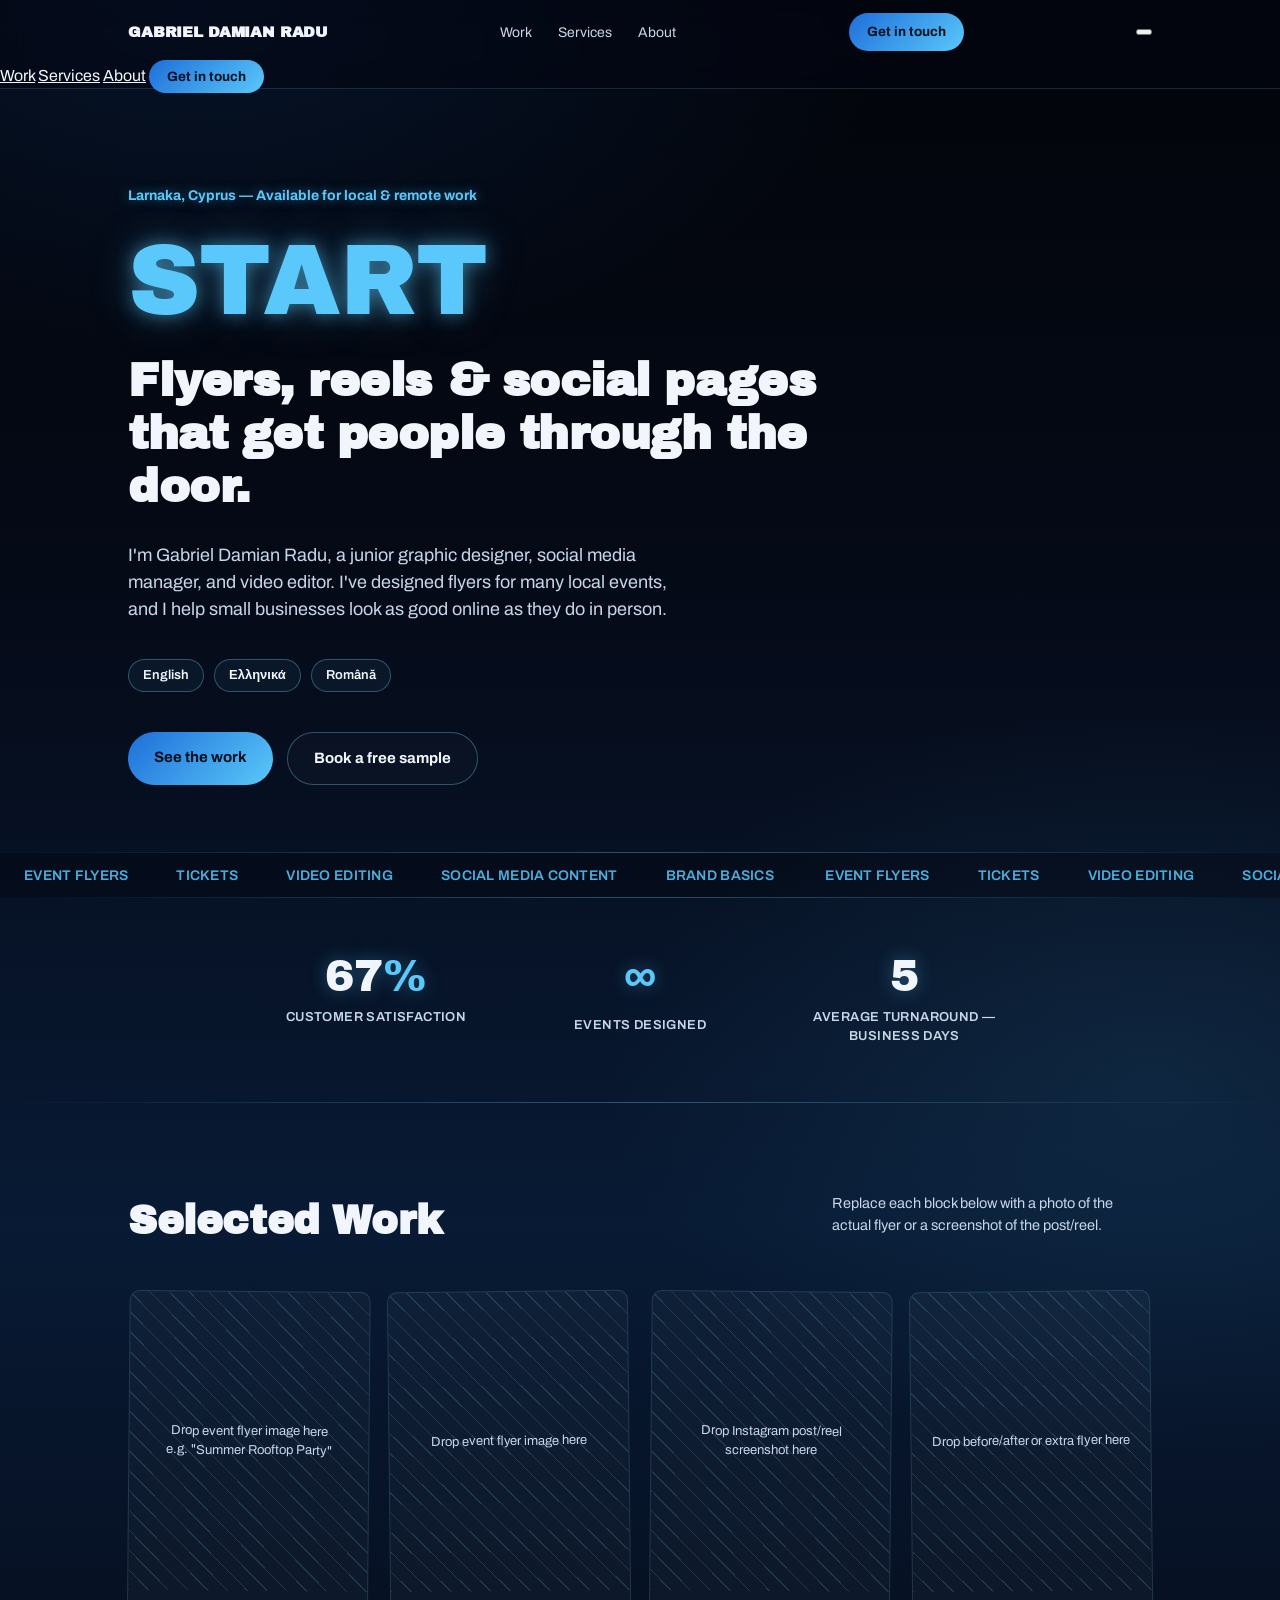
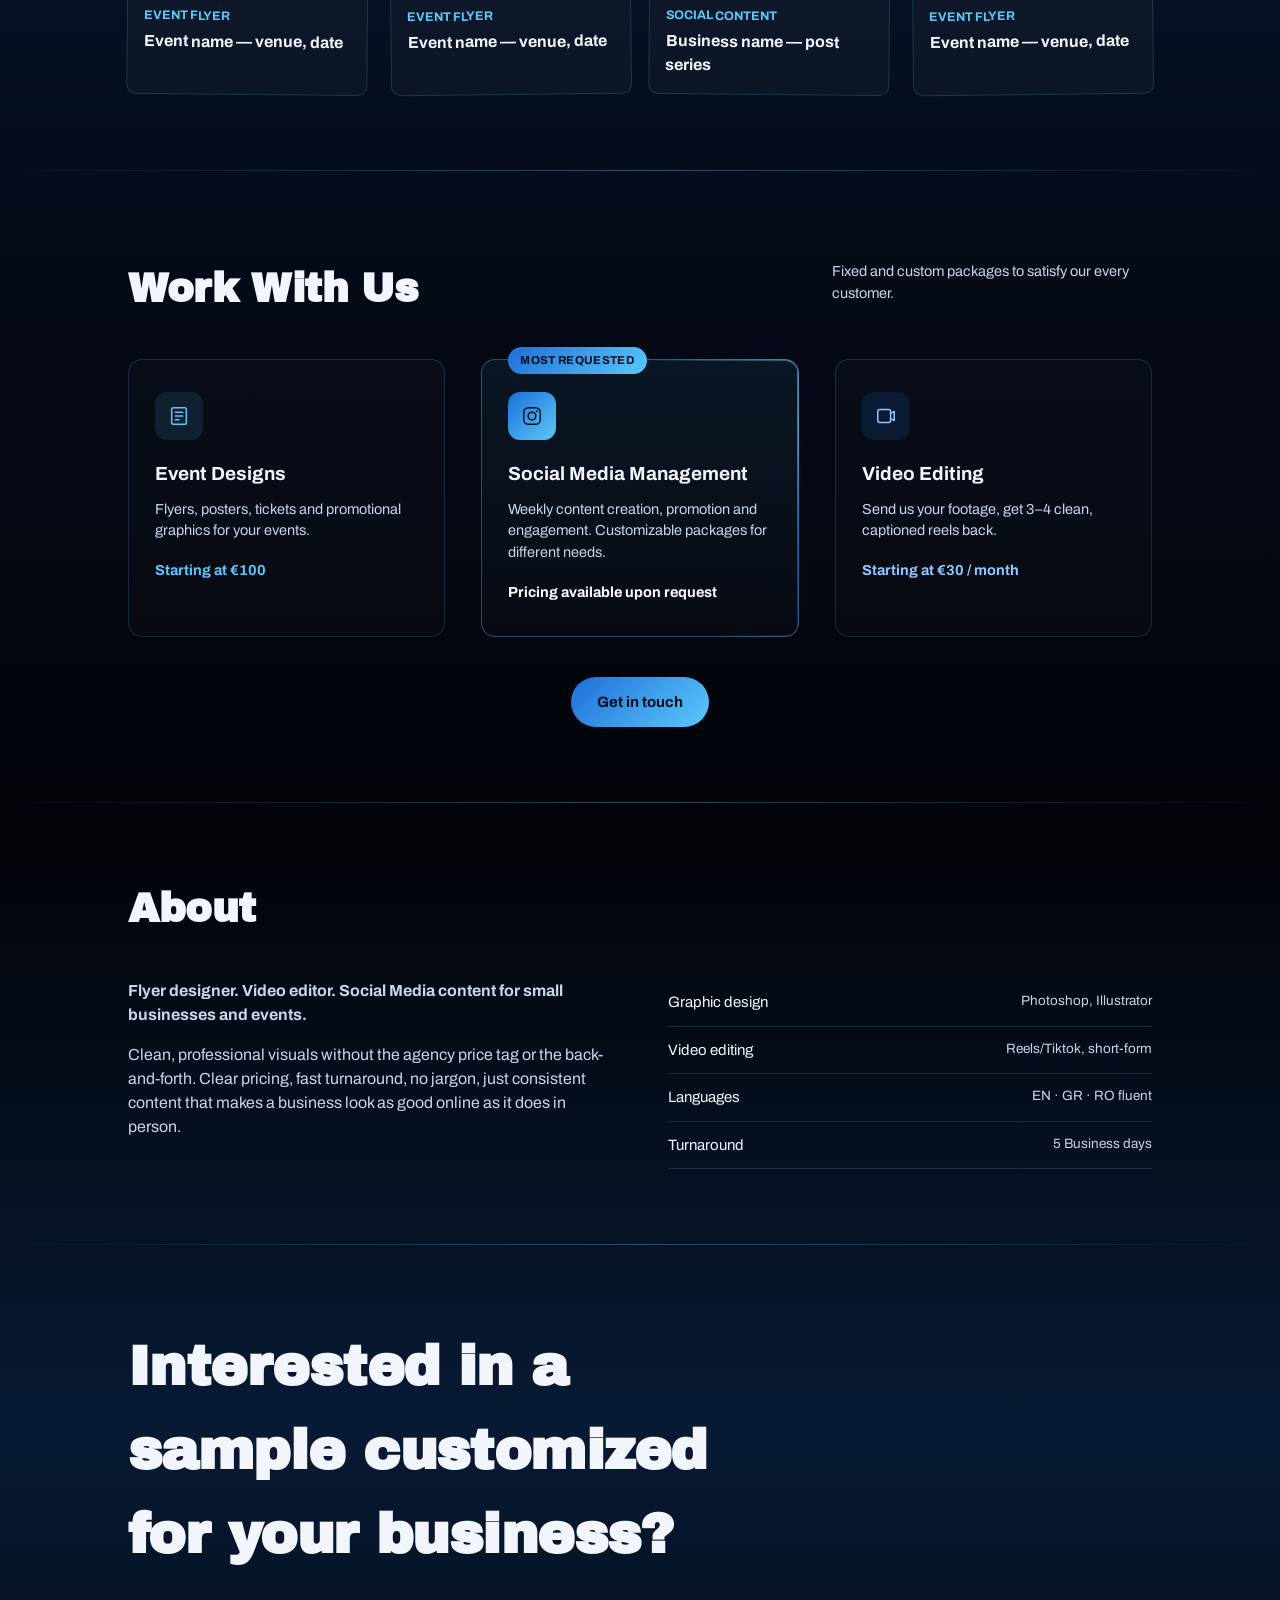
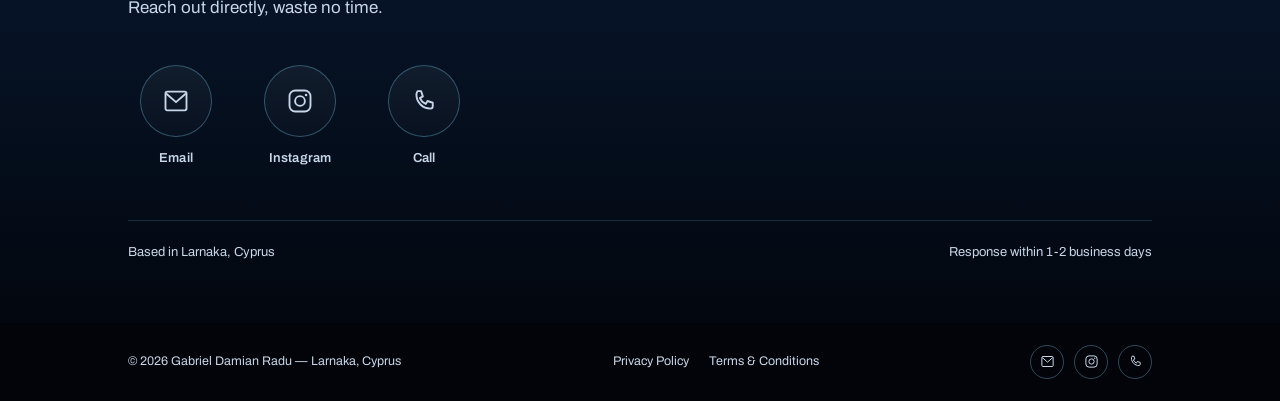
==== index.html @ d4d1756d "Add files via upload" ====
<!DOCTYPE html>
<html lang="en">
<head>
<meta charset="UTF-8">
<meta name="viewport" content="width=device-width, initial-scale=1.0">
<title>Portfolio — Design &amp; Content</title>
<meta name="description" content="Gabriel Damian Radu — flyer design, video editing, and social media content for small businesses and events in Cyprus. English, Greek, and Romanian.">
<meta name="robots" content="index, follow">
<link rel="canonical" href="https://YOUR-USERNAME.github.io/YOUR-REPO/">
<meta name="theme-color" content="#050A17">
<meta property="og:title" content="Gabriel Damian Radu — Design & Content">
<meta property="og:description" content="Flyers, reels, and social content that get people through the door.">
<meta property="og:type" content="website">
<meta property="og:image" content="preview.jpg">
<link rel="icon" type="image/png" href="favicon.png">
<link rel="preconnect" href="https://fonts.googleapis.com">
<link rel="preconnect" href="https://fonts.gstatic.com" crossorigin>
<link href="https://fonts.googleapis.com/css2?family=Archivo+Black&family=Archivo:wght@400;500;600;700&display=swap" rel="stylesheet">
<link rel="stylesheet" href="style.css">
<script type="application/ld+json">
{
  "@context": "https://schema.org",
  "@type": "ProfessionalService",
  "name": "Gabriel Damian Radu — Design & Content",
  "image": "https://YOUR-USERNAME.github.io/YOUR-REPO/preview.jpg",
  "url": "https://YOUR-USERNAME.github.io/YOUR-REPO/",
  "email": "damian@malaka.cy",
  "telephone": "+35796097133",
  "areaServed": "Cyprus",
  "address": {
    "@type": "PostalAddress",
    "addressLocality": "Larnaka",
    "addressCountry": "CY"
  },
  "sameAs": ["https://instagram.com/damian_radu1"],
  "priceRange": "€€"
}
</script>
</head>
<body>

<nav>
  <div class="wrap nav-inner">
    <a class="nav-name display" href="#top">GABRIEL DAMIAN RADU</a>
    <div class="nav-links">
      <a href="#work">Work</a>
      <a href="#services">Services</a>
      <a href="#about">About</a>
    </div>
    <a class="nav-cta" href="#contact">Get in touch</a>
    <button class="nav-toggle" id="navToggle" aria-label="Toggle menu" aria-expanded="false" aria-controls="navMobileMenu">
      <span></span><span></span><span></span>
    </button>
  </div>
  <div class="nav-mobile-menu" id="navMobileMenu">
    <a href="#work">Work</a>
    <a href="#services">Services</a>
    <a href="#about">About</a>
    <a class="nav-cta" href="#contact">Get in touch</a>
  </div>
</nav>

<header class="hero" id="top">
  <div class="wrap">
    <div class="hero-eyebrow">Larnaka, Cyprus — Available for local &amp; remote work</div>
    <div class="cycle-line display"><span class="cycle-word" id="cycleWord">START</span></div>
    <h1 class="hero-title display">Flyers, reels &amp; social pages that get people through the door.</h1>
    <p class="hero-sub">I'm Gabriel Damian Radu, a junior graphic designer, social media manager, and video editor. I've designed flyers for many local events, and I help small businesses look as good online as they do in person.</p>
    <div class="hero-langs">
      <span class="lang-pill">English</span>
      <span class="lang-pill">Ελληνικά</span>
      <span class="lang-pill">Română</span>
    </div>
    <div class="hero-actions">
      <a class="btn-primary" href="#work">See the work</a>
      <a class="btn-secondary" href="#contact">Book a free sample</a>
    </div>
  </div>
</header>

<div class="strip">
  <div class="strip-track">
    <span>EVENT FLYERS</span><span>TICKETS</span><span>VIDEO EDITING</span><span>SOCIAL MEDIA CONTENT</span><span>BRAND BASICS</span>
    <span>EVENT FLYERS</span><span>TICKETS</span><span>VIDEO EDITING</span><span>SOCIAL MEDIA CONTENT</span><span>BRAND BASICS</span>
    <span>EVENT FLYERS</span><span>TICKETS</span><span>VIDEO EDITING</span><span>SOCIAL MEDIA CONTENT</span><span>BRAND BASICS</span>
    <span>EVENT FLYERS</span><span>TICKETS</span><span>VIDEO EDITING</span><span>SOCIAL MEDIA CONTENT</span><span>BRAND BASICS</span>
  </div>
</div>

<section id="stats">
  <div class="wrap">
    <div class="stats-grid">
      <div class="stat">
        <div class="stat-value"><span class="count-up" data-target="100">0</span><span class="stat-unit">%</span></div>
        <div class="stat-label">Customer Satisfaction</div>
      </div>
      <div class="stat">
        <div class="stat-value stat-infinity">∞</div>
        <div class="stat-label">Events Designed</div>
      </div>
      <div class="stat">
        <div class="stat-value">5</div>
        <div class="stat-label">Average Turnaround — Business Days</div>
      </div>
    </div>
  </div>
</section>

<section id="work">
  <div class="wrap">
    <div class="section-head">
      <h2 class="section-title display">Selected Work</h2>
      <p class="section-note">Replace each block below with a photo of the actual flyer or a screenshot of the post/reel.</p>
    </div>
    <div class="work-grid">
      <div class="work-card">
        <div class="work-thumb">Drop event flyer image here<br>e.g. "Summer Rooftop Party"</div>
        <div class="work-meta"><div class="role">EVENT FLYER</div><div class="title">Event name — venue, date</div></div>
      </div>
      <div class="work-card">
        <div class="work-thumb">Drop event flyer image here</div>
        <div class="work-meta"><div class="role">EVENT FLYER</div><div class="title">Event name — venue, date</div></div>
      </div>
      <div class="work-card">
        <div class="work-thumb">Drop Instagram post/reel screenshot here</div>
        <div class="work-meta"><div class="role">SOCIAL CONTENT</div><div class="title">Business name — post series</div></div>
      </div>
      <div class="work-card">
        <div class="work-thumb">Drop before/after or extra flyer here</div>
        <div class="work-meta"><div class="role">EVENT FLYER</div><div class="title">Event name — venue, date</div></div>
      </div>
    </div>
  </div>
</section>

<section id="services">
  <div class="wrap">
    <div class="section-head">
      <h2 class="section-title display">Work With Us</h2>
      <p class="section-note">Fixed and custom packages to satisfy our every customer.</p>
    </div>
    <div class="services">
      <div class="service service-flyer">
        <div class="service-icon">
          <svg viewBox="0 0 24 24" fill="none" xmlns="http://www.w3.org/2000/svg"><rect x="4" y="3" width="16" height="18" rx="2" stroke="currentColor" stroke-width="1.6"/><path d="M8 8H16" stroke="currentColor" stroke-width="1.6" stroke-linecap="round"/><path d="M8 12H16" stroke="currentColor" stroke-width="1.6" stroke-linecap="round"/><path d="M8 16H12" stroke="currentColor" stroke-width="1.6" stroke-linecap="round"/></svg>
        </div>
        <h3>Event Designs</h3>
        <p>Flyers, posters, tickets and promotional graphics for your events.</p>
        <div class="price">Starting at €100</div>
      </div>
      <div class="service service-social">
        <div class="service-badge">Most requested</div>
        <div class="service-icon">
          <svg viewBox="0 0 24 24" fill="none" xmlns="http://www.w3.org/2000/svg"><rect x="3" y="3" width="18" height="18" rx="5" stroke="currentColor" stroke-width="1.6"/><circle cx="12" cy="12" r="4.2" stroke="currentColor" stroke-width="1.6"/><circle cx="17.2" cy="6.8" r="1.1" fill="currentColor"/></svg>
        </div>
        <h3>Social Media Management</h3>
        <p>Weekly content creation, promotion and engagement. Customizable packages for different needs.</p>
        <div class="price">Pricing available upon request</div>
      </div>
      <div class="service service-video">
        <div class="service-icon">
          <svg viewBox="0 0 24 24" fill="none" xmlns="http://www.w3.org/2000/svg"><rect x="3" y="5" width="14" height="14" rx="2" stroke="currentColor" stroke-width="1.6"/><path d="M17 9.5L21 7V17L17 14.5" stroke="currentColor" stroke-width="1.6" stroke-linejoin="round"/></svg>
        </div>
        <h3>Video Editing</h3>
        <p>Send us your footage, get 3–4 clean, captioned reels back.</p>
        <div class="price">Starting at €30 / month</div>
      </div>
    </div>
    <div class="services-cta">
      <a class="btn-primary" href="#contact">Get in touch</a>
    </div>
  </div>
</section>

<section id="about">
  <div class="wrap">
    <div class="section-head">
      <h2 class="section-title display">About</h2>
    </div>
    <div class="about-grid">
      <div>
        <p><strong>Flyer designer. Video editor. Social Media content for small businesses and events.</strong></p>
        <p>Clean, professional visuals without the agency price tag or the back-and-forth. Clear pricing, fast turnaround, no jargon, just consistent content that makes a business look as good online as it does in person.</p>
      </div>
      <ul class="skills-list">
        <li><span>Graphic design</span><span>Photoshop, Illustrator</span></li>
        <li><span>Video editing</span><span>Reels/Tiktok, short-form</span></li>
        <li><span>Languages</span><span>EN · GR · RO fluent</span></li>
        <li><span>Turnaround</span><span>5 Business days</span></li>
      </ul>
    </div>
  </div>
</section>

<footer class="contact" id="contact">
  <div class="wrap">
    <h2 class="display">Interested in a sample customized for your business?</h2>
    <p class="contact-lead">Reach out directly, waste no time.</p>
    <div class="contact-row">
      <a class="icon-btn" href="mailto:damian@malaka.cy" aria-label="Email">
        <span class="icon-btn-circle">
          <svg viewBox="0 0 24 24" fill="none" xmlns="http://www.w3.org/2000/svg"><path d="M3 5.5C3 4.67157 3.67157 4 4.5 4H19.5C20.3284 4 21 4.67157 21 5.5V18.5C21 19.3284 20.3284 20 19.5 20H4.5C3.67157 20 3 19.3284 3 18.5V5.5Z" stroke="currentColor" stroke-width="1.6"/><path d="M4 6L12 13L20 6" stroke="currentColor" stroke-width="1.6" stroke-linecap="round" stroke-linejoin="round"/></svg>
        </span>
        <span class="icon-btn-label">Email</span>
      </a>
      <a class="icon-btn" href="https://instagram.com/damian_radu1" target="_blank" rel="noopener" aria-label="Instagram">
        <span class="icon-btn-circle">
          <svg viewBox="0 0 24 24" fill="none" xmlns="http://www.w3.org/2000/svg"><rect x="3" y="3" width="18" height="18" rx="5" stroke="currentColor" stroke-width="1.6"/><circle cx="12" cy="12" r="4.2" stroke="currentColor" stroke-width="1.6"/><circle cx="17.2" cy="6.8" r="1.1" fill="currentColor"/></svg>
        </span>
        <span class="icon-btn-label">Instagram</span>
      </a>
      <a class="icon-btn" href="tel:+35796097133" aria-label="Phone">
        <span class="icon-btn-circle">
          <svg viewBox="0 0 24 24" fill="none" xmlns="http://www.w3.org/2000/svg"><path d="M6.5 3.5H9.5L11 8L8.5 9.5C9.4 11.6 11.4 13.6 13.5 14.5L15 12L19.5 13.5V16.5C19.5 17.6 18.6 18.5 17.5 18.5C10.9 18.5 5.5 13.1 5.5 6.5C5.5 5.4 6.4 3.5 6.5 3.5Z" stroke="currentColor" stroke-width="1.6" stroke-linejoin="round"/></svg>
        </span>
        <span class="icon-btn-label">Call</span>
      </a>
    </div>
    <div class="contact-foot">
      <span>Based in Larnaka, Cyprus</span>
      <span>Response within 1-2 business days</span>
    </div>
  </div>
</footer>

<div class="site-footer">
  <div class="wrap site-footer-inner">
    <span class="site-footer-copy">© 2026 Gabriel Damian Radu — Larnaka, Cyprus</span>
    <div class="site-footer-links">
      <a href="privacy.html">Privacy Policy</a>
      <a href="terms.html">Terms &amp; Conditions</a>
    </div>
    <div class="site-footer-icons">
      <a class="footer-icon" href="mailto:damian@malaka.cy" aria-label="Email">
        <svg viewBox="0 0 24 24" fill="none" xmlns="http://www.w3.org/2000/svg"><path d="M3 5.5C3 4.67157 3.67157 4 4.5 4H19.5C20.3284 4 21 4.67157 21 5.5V18.5C21 19.3284 20.3284 20 19.5 20H4.5C3.67157 20 3 19.3284 3 18.5V5.5Z" stroke="currentColor" stroke-width="1.6"/><path d="M4 6L12 13L20 6" stroke="currentColor" stroke-width="1.6" stroke-linecap="round" stroke-linejoin="round"/></svg>
      </a>
      <a class="footer-icon" href="https://instagram.com/damian_radu1" target="_blank" rel="noopener" aria-label="Instagram">
        <svg viewBox="0 0 24 24" fill="none" xmlns="http://www.w3.org/2000/svg"><rect x="3" y="3" width="18" height="18" rx="5" stroke="currentColor" stroke-width="1.6"/><circle cx="12" cy="12" r="4.2" stroke="currentColor" stroke-width="1.6"/><circle cx="17.2" cy="6.8" r="1.1" fill="currentColor"/></svg>
      </a>
      <a class="footer-icon" href="tel:+35796097133" aria-label="Phone">
        <svg viewBox="0 0 24 24" fill="none" xmlns="http://www.w3.org/2000/svg"><path d="M6.5 3.5H9.5L11 8L8.5 9.5C9.4 11.6 11.4 13.6 13.5 14.5L15 12L19.5 13.5V16.5C19.5 17.6 18.6 18.5 17.5 18.5C10.9 18.5 5.5 13.1 5.5 6.5C5.5 5.4 6.4 3.5 6.5 3.5Z" stroke="currentColor" stroke-width="1.6" stroke-linejoin="round"/></svg>
      </a>
    </div>
  </div>
</div>

<script src="script.js"></script>
</body>
</html>
---- style.css ----
:root{
    --ink0:#020409;
    --ink1:#050A17;
    --navy:#081A34;
    --blue:#0F3B7C;
    --blue-mid:#1E6FD9;
    --sky:#5AC8FA;
    --glow:#7FD8FF;
    --paper:#F2F6FC;
    --paper-dim:#C7D6E8;
    --line: rgba(127,216,255,0.16);
    --line-strong: rgba(127,216,255,0.32);
  }
  *{box-sizing:border-box;}
  html{scroll-behavior:smooth;}
  body{
    margin:0;
    color:var(--paper);
    font-family:'Archivo', sans-serif;
    line-height:1.5;
    -webkit-font-smoothing:antialiased;
    background:
      radial-gradient(1200px 600px at 15% 0%, rgba(20,76,156,0.22), transparent 60%),
      radial-gradient(1000px 700px at 90% 30%, rgba(90,200,250,0.09), transparent 55%),
      linear-gradient(180deg,
        var(--ink0) 0%,
        var(--ink1) 16%,
        var(--navy) 34%,
        var(--ink1) 52%,
        var(--ink0) 68%,
        var(--navy) 84%,
        var(--ink0) 100%);
    background-attachment:scroll;
  }
  .display{
    font-family:'Archivo Black', sans-serif;
    letter-spacing:-0.01em;
  }
  a{color:inherit;}
  .wrap{
    max-width:1080px;
    margin:0 auto;
    padding:0 28px;
  }

  /* ---------- NAV ---------- */
  nav{
    position:sticky; top:0; z-index:50;
    background:rgba(4,7,19,0.55);
    backdrop-filter:blur(14px);
    -webkit-backdrop-filter:blur(14px);
    border-bottom:1px solid var(--line);
  }
  nav .wrap{
    display:flex; align-items:center; justify-content:space-between;
    height:64px;
  }
  .nav-name{ font-size:15px; font-weight:700; text-decoration:none; color:var(--paper); }
  .nav-links{ display:flex; gap:26px; font-size:14px; }
  .nav-links a{ text-decoration:none; color:var(--paper-dim); transition:color .25s ease; }
  .nav-links a:hover{ color:var(--sky); }
  .nav-cta{
    background:linear-gradient(135deg, var(--blue-mid), var(--sky));
    color:#04101F;
    padding:9px 18px; border-radius:999px;
    font-size:13.5px; font-weight:700; text-decoration:none;
    box-shadow:0 0 0 rgba(127,216,255,0);
    transition:box-shadow .3s ease, transform .25s ease;
  }
  .nav-cta:hover{
    box-shadow:0 0 24px rgba(127,216,255,0.55);
    transform:translateY(-1px);
  }

  /* ---------- HERO ---------- */
  header.hero{
    padding:96px 0 68px;
    overflow:hidden;
  }
  header.hero,
  .strip,
  section{
    position:relative;
  }
  header.hero::after,
  .strip::after,
  section::after{
    content:"";
    position:absolute;
    left:0; right:0; bottom:0;
    height:1px;
    background:linear-gradient(90deg,
      transparent 0%,
      var(--line-strong) 50%,
      transparent 100%);
    pointer-events:none;
  }
  .hero-eyebrow{
    font-size:14px; color:var(--sky); font-weight:700; margin-bottom:22px;
    text-shadow:0 0 12px rgba(90,200,250,0.5);
  }

  /* word cycle animation */
  .cycle-line{
    font-size:clamp(48px, 9vw, 100px);
    line-height:0.98;
    margin:0 0 22px;
    min-height:1.05em;
    display:flex;
    align-items:center;
  }
  .cycle-word{
    display:inline-block;
    opacity:1;
    transform:translateY(0px) scale(1);
    transition:opacity .8s ease, transform .8s ease, text-shadow .8s ease, color .8s ease;
    color:var(--sky);
    text-shadow:0 0 18px rgba(90,200,250,0.55), 0 0 46px rgba(90,200,250,0.25);
  }
  .cycle-word.swap-out{
    opacity:0;
    transform:translateY(-14px) scale(0.96);
  }

  h1.hero-title{
    font-size:clamp(30px, 4.6vw, 46px);
    line-height:1.15;
    margin:0 0 28px;
    max-width:760px;
    color:var(--paper);
  }
  .hero-sub{
    max-width:560px;
    font-size:18px;
    color:var(--paper-dim);
    margin-bottom:36px;
  }
  .hero-langs{
    display:flex; gap:10px; flex-wrap:wrap; margin-bottom:40px;
  }
  .lang-pill{
    border:1px solid var(--line-strong);
    background:rgba(90,200,250,0.06);
    padding:6px 14px;
    border-radius:999px;
    font-size:13px;
    font-weight:600;
    color:var(--paper);
  }
  .hero-actions{ display:flex; gap:14px; flex-wrap:wrap; }

  .btn-primary, .btn-secondary{
    position:relative;
    padding:14px 26px; border-radius:999px;
    text-decoration:none; font-weight:700; font-size:15px;
    display:inline-block;
    transition:transform .25s ease, box-shadow .35s ease, background .35s ease, border-color .35s ease;
    overflow:hidden;
  }
  .btn-primary{
    background:linear-gradient(135deg, var(--blue-mid), var(--sky));
    color:#04101F;
    box-shadow:0 0 0 rgba(90,200,250,0);
  }
  .btn-primary:hover{
    transform:translateY(-2px);
    box-shadow:0 6px 30px rgba(90,200,250,0.55);
  }
  .btn-primary:active{ transform:translateY(0px) scale(0.98); }
  .btn-secondary{
    border:1px solid var(--line-strong);
    color:var(--paper);
    background:rgba(255,255,255,0.02);
  }
  .btn-secondary:hover{
    border-color:var(--sky);
    color:var(--sky);
    box-shadow:0 0 24px rgba(90,200,250,0.28);
    transform:translateY(-2px);
  }

  /* ---------- MARQUEE STRIP ---------- */
  .strip{
    background:rgba(4,7,19,0.45);
    overflow:hidden;
    white-space:nowrap;
  }
  .strip-track{
    display:inline-block;
    padding:12px 0;
    font-size:14px;
    font-weight:600;
    letter-spacing:0.02em;
    animation:scroll 22s linear infinite;
  }
  .strip-track span{ margin:0 24px; color:var(--sky); opacity:0.85; }
  @keyframes scroll{
    0%{ transform:translateX(0); }
    100%{ transform:translateX(-25%); }
  }
  @media (prefers-reduced-motion: reduce){
    .strip-track{ animation:none; }
    .cycle-word{ transition:none; }
  }

  /* ---------- SECTION HEADS ---------- */
  section{ padding:76px 0; }
  .section-head{
    display:flex; justify-content:space-between; align-items:flex-end;
    margin-bottom:40px; gap:20px; flex-wrap:wrap;
  }
  h2.section-title{
    font-size:clamp(28px, 4vw, 40px);
    margin:0;
    color:var(--paper);
  }
  .section-note{
    max-width:320px; color:var(--paper-dim); font-size:14.5px;
  }

  /* ---------- WORK GRID ---------- */
  .work-grid{
    display:grid;
    grid-template-columns:repeat(auto-fit, minmax(240px,1fr));
    gap:20px;
  }
  .work-card{
    background:rgba(255,255,255,0.03);
    border:1px solid var(--line);
    border-radius:10px;
    overflow:hidden;
    transition:transform 0.3s ease, box-shadow .3s ease, border-color .3s ease;
  }
  .work-card:nth-child(even){ transform:rotate(-0.6deg); }
  .work-card:nth-child(odd){ transform:rotate(0.5deg); }
  .work-card:hover{
    transform:rotate(0deg) translateY(-5px);
    border-color:var(--line-strong);
    box-shadow:0 14px 40px rgba(20,76,156,0.35);
  }
  .work-thumb{
    aspect-ratio:4/5;
    background:
      repeating-linear-gradient(45deg, var(--line), var(--line) 1px, transparent 1px, transparent 14px);
    display:flex; align-items:center; justify-content:center;
    text-align:center; padding:20px;
    color:var(--paper-dim); font-size:13px;
  }
  .work-meta{ padding:16px; }
  .work-meta .role{ font-size:12.5px; color:var(--sky); font-weight:700; margin-bottom:4px; }
  .work-meta .title{ font-size:16px; font-weight:700; color:var(--paper); }

  /* ---------- SERVICES ---------- */
  .services{
    display:grid;
    grid-template-columns:repeat(auto-fit, minmax(260px,1fr));
    gap:36px;
  }
  .service{
    position:relative;
    border-radius:14px;
    padding:32px 26px;
    background:rgba(255,255,255,0.02);
    border:1px solid var(--line);
    transition:transform .3s ease, border-color .3s ease, box-shadow .3s ease;
    isolation:isolate;
  }
  .service::before{
    content:"";
    position:absolute;
    inset:-1px;
    border-radius:15px;
    padding:1.5px;
    background:conic-gradient(from 0deg,
      transparent 0%,
      var(--sky) 12%,
      transparent 28%,
      transparent 100%);
    -webkit-mask:
      linear-gradient(#000 0 0) content-box,
      linear-gradient(#000 0 0);
    -webkit-mask-composite: xor;
            mask-composite: exclude;
    opacity:0;
    transition:opacity .4s ease;
    animation:borderTrail 4.5s linear infinite;
    z-index:-1;
    pointer-events:none;
  }
  .service:hover::before{
    opacity:1;
  }
  .service-flyer::before{
    background:conic-gradient(from 0deg, transparent 0%, var(--sky) 12%, transparent 28%, transparent 100%);
  }
  .service-video::before{
    background:conic-gradient(from 0deg, transparent 0%, #8FC7FF 12%, transparent 28%, transparent 100%);
  }
  .service-social::before{
    background:conic-gradient(from 0deg, transparent 0%, var(--sky) 18%, var(--blue-mid) 30%, transparent 42%, transparent 100%);
    opacity:0.6;
  }
  .service-social:hover::before{
    opacity:1;
  }
  @keyframes borderTrail{
    to{ transform:rotate(360deg); }
  }
  .service:hover{
    transform:translateY(-6px);
  }
  .service-icon{
    display:flex; align-items:center; justify-content:center;
    width:48px; height:48px;
    border-radius:12px;
    margin-bottom:20px;
  }
  .service-icon svg{ width:22px; height:22px; }
  .service h3{ font-size:19px; margin:0 0 10px; color:var(--paper); }
  .service p{ font-size:14.5px; color:var(--paper-dim); margin:0 0 18px; }
  .service .price{ font-weight:700; font-size:14.5px; }

  .service-flyer .service-icon{
    background:rgba(90,200,250,0.1);
    color:var(--sky);
  }
  .service-flyer:hover{
    border-color:rgba(90,200,250,0.4);
    box-shadow:0 14px 36px rgba(90,200,250,0.15);
  }
  .service-flyer .price{ color:var(--sky); }

  .service-video .service-icon{
    background:rgba(30,111,217,0.14);
    color:#8FC7FF;
  }
  .service-video:hover{
    border-color:rgba(30,111,217,0.5);
    box-shadow:0 14px 36px rgba(30,111,217,0.18);
  }
  .service-video .price{ color:#8FC7FF; }

  .service-social{
    background:linear-gradient(180deg, rgba(90,200,250,0.07), rgba(255,255,255,0.02));
    border:1px solid var(--line-strong);
  }
  .service-social .service-icon{
    background:linear-gradient(135deg, var(--blue-mid), var(--sky));
    color:#04101F;
  }
  .service-social:hover{
    border-color:var(--sky);
    box-shadow:0 18px 44px rgba(90,200,250,0.28);
  }
  .service-social .price{ color:#FFFFFF; }
  .service-badge{
    position:absolute;
    top:-13px; left:26px;
    background:linear-gradient(135deg, var(--blue-mid), var(--sky));
    color:#04101F;
    font-size:11.5px;
    font-weight:700;
    letter-spacing:0.03em;
    text-transform:uppercase;
    padding:5px 12px;
    border-radius:999px;
  }

  .services-cta{
    display:flex;
    justify-content:center;
    margin-top:40px;
  }

  /* ---------- STATS ---------- */
  #stats{ padding:56px 0; }
  .stats-grid{
    display:grid;
    grid-template-columns:repeat(3, 1fr);
    gap:32px;
    text-align:center;
    max-width:760px;
    margin:0 auto;
  }
  .stat-value{
    font-family:'Archivo Black', sans-serif;
    font-size:clamp(30px, 4vw, 44px);
    color:var(--paper);
    text-shadow:0 0 18px rgba(90,200,250,0.35);
    line-height:1;
    margin-bottom:10px;
  }
  .stat-infinity{
    font-size:clamp(36px, 5vw, 52px);
    color:var(--sky);
  }
  .stat-unit{
    color:var(--sky);
  }
  .stat-label{
    font-size:13px;
    font-weight:600;
    letter-spacing:0.03em;
    text-transform:uppercase;
    color:var(--paper-dim);
  }
  @media (max-width:640px){
    .stats-grid{ grid-template-columns:1fr; gap:36px; }
  }

  /* ---------- ABOUT ---------- */
  .about-grid{
    display:grid; grid-template-columns:1fr 1fr; gap:56px; align-items:start;
  }
  .about-grid p{ font-size:16px; color:var(--paper-dim); margin:0 0 16px; }
  .skills-list{ list-style:none; margin:0; padding:0; }
  .skills-list li{
    display:flex; justify-content:space-between;
    padding:12px 0; border-bottom:1px solid var(--line);
    font-size:15px;
    color:var(--paper);
  }
  .skills-list li span:last-child{ color:var(--paper-dim); font-size:13.5px; }
  @media (max-width:720px){ .about-grid{ grid-template-columns:1fr; } }

  /* ---------- CONTACT ---------- */
  footer.contact{
    padding:80px 0 60px;
    text-align:left;
  }
  footer.contact h2{
    font-size:clamp(32px,6vw,56px);
    margin:0 0 18px;
    max-width:640px;
    color:var(--paper);
  }
  .contact-lead{
    font-size:17px;
    color:var(--paper-dim);
    margin:0 0 44px;
    max-width:420px;
  }
  .contact-row{
    display:flex; gap:28px; flex-wrap:wrap; margin-bottom:52px;
  }
  .icon-btn{
    display:flex; flex-direction:column; align-items:center;
    gap:12px;
    text-decoration:none;
    color:var(--paper-dim);
    width:96px;
  }
  .icon-btn-circle{
    position:relative;
    display:flex; align-items:center; justify-content:center;
    width:72px; height:72px;
    border-radius:50%;
    border:1px solid var(--line-strong);
    background:linear-gradient(180deg, rgba(255,255,255,0.05), rgba(255,255,255,0.015));
    isolation:isolate;
    transition:transform .3s ease, border-color .3s ease;
  }
  .icon-btn-circle::before{
    content:"";
    position:absolute; inset:0;
    border-radius:50%;
    background:radial-gradient(circle, rgba(90,200,250,0.4), transparent 70%);
    opacity:0;
    transform:scale(0.6);
    transition:opacity .35s ease, transform .35s ease;
    z-index:-1;
  }
  .icon-btn-circle svg{
    width:28px; height:28px;
    transition:filter .3s ease;
  }
  .icon-btn-label{
    font-size:13px;
    font-weight:600;
    letter-spacing:0.01em;
    color:var(--paper-dim);
    transition:color .3s ease;
  }
  .icon-btn:hover .icon-btn-circle{
    border-color:var(--sky);
    transform:translateY(-5px) scale(1.06);
  }
  .icon-btn:hover .icon-btn-circle::before{
    opacity:1;
    transform:scale(1.2);
  }
  .icon-btn:hover .icon-btn-circle svg{
    color:#eaf7ff;
    filter:drop-shadow(0 0 10px rgba(90,200,250,0.9));
  }
  .icon-btn:hover .icon-btn-label{
    color:var(--sky);
  }
  .icon-btn:active .icon-btn-circle{
    transform:translateY(-2px) scale(0.98);
  }
  .contact-foot{
    display:flex; justify-content:space-between; flex-wrap:wrap; gap:12px;
    color:var(--paper-dim); font-size:13px; border-top:1px solid var(--line); padding-top:22px;
  }

  @media (max-width:640px){
    .nav-links{ display:none; }
  }

  /* ---------- SITE FOOTER BAR ---------- */
  .site-footer{
    background:var(--ink0);
    padding:22px 0;
  }
  .site-footer-inner{
    display:flex;
    justify-content:space-between;
    align-items:center;
    flex-wrap:wrap;
    gap:16px;
  }
  .site-footer-copy{
    font-size:12.5px;
    color:var(--paper-dim);
  }
  .site-footer-links{
    display:flex;
    gap:20px;
    flex-wrap:wrap;
  }
  .site-footer-links a{
    font-size:12.5px;
    color:var(--paper-dim);
    text-decoration:none;
    transition:color .25s ease;
  }
  .site-footer-links a:hover{
    color:var(--sky);
  }
  .site-footer-icons{
    display:flex;
    gap:10px;
  }
  .footer-icon{
    display:flex; align-items:center; justify-content:center;
    width:34px; height:34px;
    border-radius:50%;
    border:1px solid var(--line-strong);
    color:var(--paper-dim);
    transition:color .25s ease, border-color .25s ease, transform .25s ease;
  }
  .footer-icon svg{ width:15px; height:15px; }
  .footer-icon:hover{
    color:var(--sky);
    border-color:var(--sky);
    transform:translateY(-2px);
  }
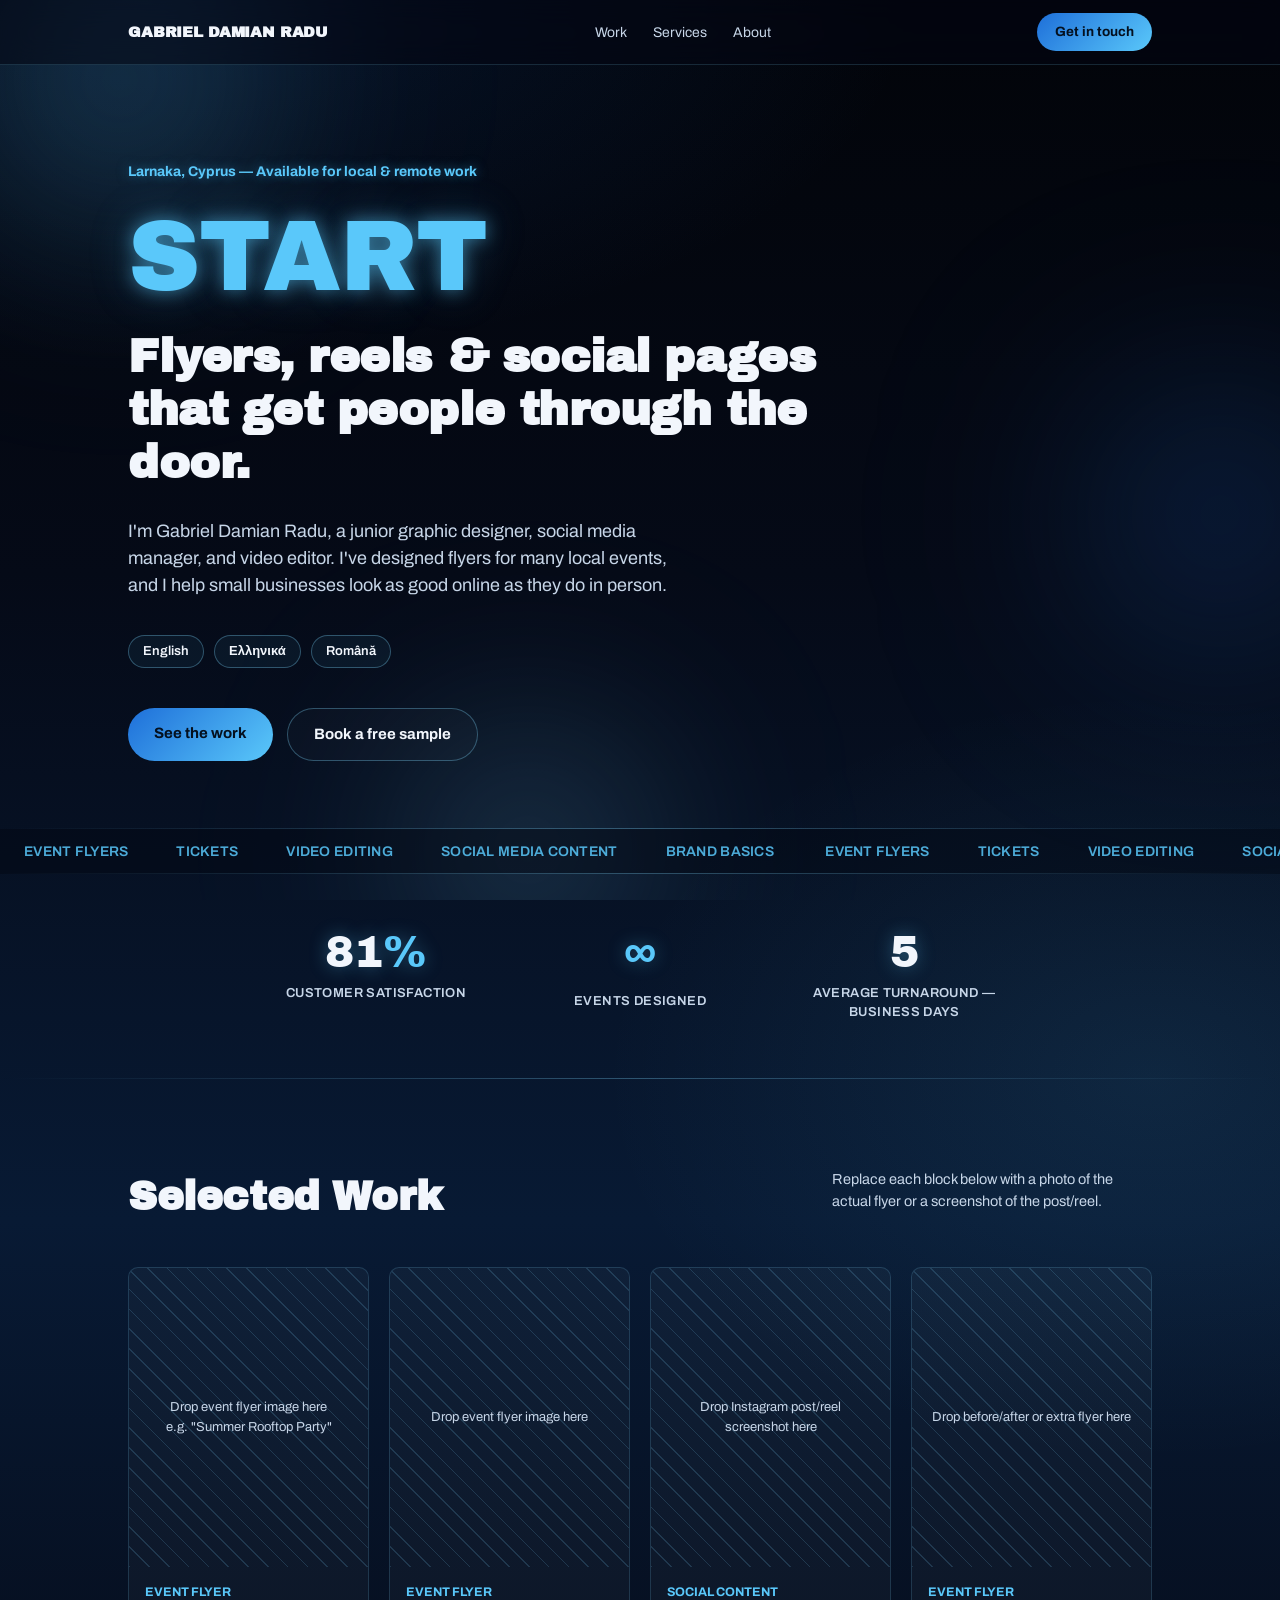
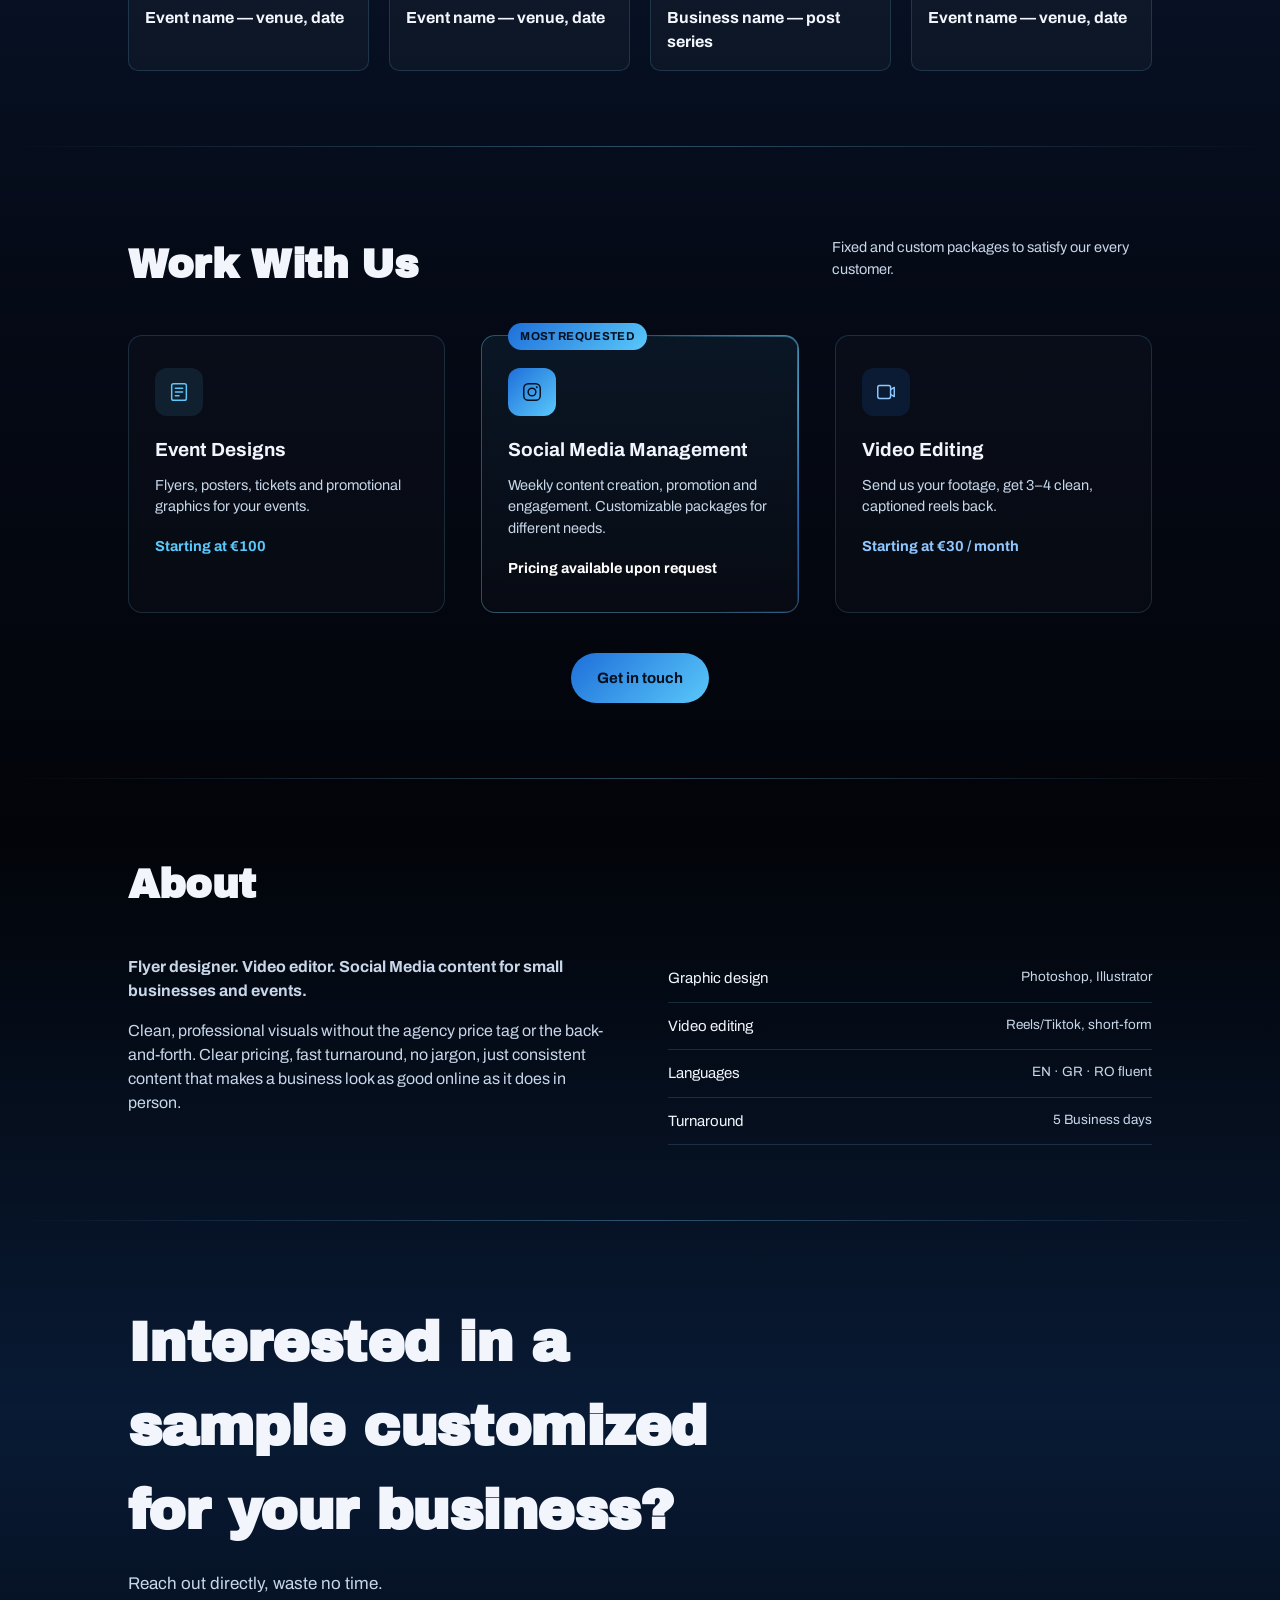
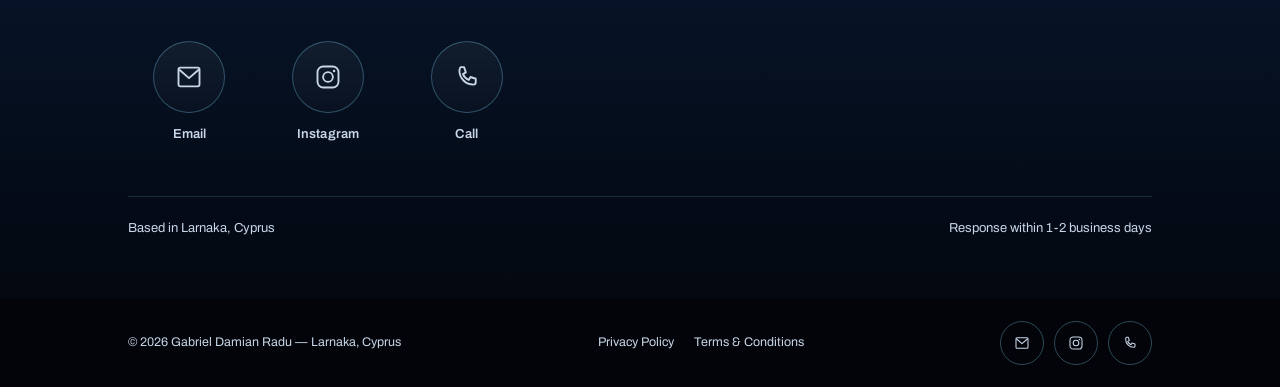
==== commit 7f024c58: "Add files via upload" ====
--- a/index.html
+++ b/index.html
@@ -39,6 +39,12 @@
 </head>
 <body>
 
+<div class="bg-orbs" aria-hidden="true">
+  <div class="bg-orb bg-orb-1"></div>
+  <div class="bg-orb bg-orb-2"></div>
+  <div class="bg-orb bg-orb-3"></div>
+</div>
+
 <nav>
   <div class="wrap nav-inner">
     <a class="nav-name display" href="#top">GABRIEL DAMIAN RADU</a>
@@ -90,15 +96,15 @@
 <section id="stats">
   <div class="wrap">
     <div class="stats-grid">
-      <div class="stat">
+      <div class="stat reveal">
         <div class="stat-value"><span class="count-up" data-target="100">0</span><span class="stat-unit">%</span></div>
         <div class="stat-label">Customer Satisfaction</div>
       </div>
-      <div class="stat">
+      <div class="stat reveal">
         <div class="stat-value stat-infinity">∞</div>
         <div class="stat-label">Events Designed</div>
       </div>
-      <div class="stat">
+      <div class="stat reveal">
         <div class="stat-value">5</div>
         <div class="stat-label">Average Turnaround — Business Days</div>
       </div>
@@ -113,19 +119,19 @@
       <p class="section-note">Replace each block below with a photo of the actual flyer or a screenshot of the post/reel.</p>
     </div>
     <div class="work-grid">
-      <div class="work-card">
+      <div class="work-card reveal">
         <div class="work-thumb">Drop event flyer image here<br>e.g. "Summer Rooftop Party"</div>
         <div class="work-meta"><div class="role">EVENT FLYER</div><div class="title">Event name — venue, date</div></div>
       </div>
-      <div class="work-card">
+      <div class="work-card reveal">
         <div class="work-thumb">Drop event flyer image here</div>
         <div class="work-meta"><div class="role">EVENT FLYER</div><div class="title">Event name — venue, date</div></div>
       </div>
-      <div class="work-card">
+      <div class="work-card reveal">
         <div class="work-thumb">Drop Instagram post/reel screenshot here</div>
         <div class="work-meta"><div class="role">SOCIAL CONTENT</div><div class="title">Business name — post series</div></div>
       </div>
-      <div class="work-card">
+      <div class="work-card reveal">
         <div class="work-thumb">Drop before/after or extra flyer here</div>
         <div class="work-meta"><div class="role">EVENT FLYER</div><div class="title">Event name — venue, date</div></div>
       </div>
@@ -140,7 +146,7 @@
       <p class="section-note">Fixed and custom packages to satisfy our every customer.</p>
     </div>
     <div class="services">
-      <div class="service service-flyer">
+      <div class="service service-flyer reveal">
         <div class="service-icon">
           <svg viewBox="0 0 24 24" fill="none" xmlns="http://www.w3.org/2000/svg"><rect x="4" y="3" width="16" height="18" rx="2" stroke="currentColor" stroke-width="1.6"/><path d="M8 8H16" stroke="currentColor" stroke-width="1.6" stroke-linecap="round"/><path d="M8 12H16" stroke="currentColor" stroke-width="1.6" stroke-linecap="round"/><path d="M8 16H12" stroke="currentColor" stroke-width="1.6" stroke-linecap="round"/></svg>
         </div>
@@ -148,7 +154,7 @@
         <p>Flyers, posters, tickets and promotional graphics for your events.</p>
         <div class="price">Starting at €100</div>
       </div>
-      <div class="service service-social">
+      <div class="service service-social reveal">
         <div class="service-badge">Most requested</div>
         <div class="service-icon">
           <svg viewBox="0 0 24 24" fill="none" xmlns="http://www.w3.org/2000/svg"><rect x="3" y="3" width="18" height="18" rx="5" stroke="currentColor" stroke-width="1.6"/><circle cx="12" cy="12" r="4.2" stroke="currentColor" stroke-width="1.6"/><circle cx="17.2" cy="6.8" r="1.1" fill="currentColor"/></svg>
@@ -157,7 +163,7 @@
         <p>Weekly content creation, promotion and engagement. Customizable packages for different needs.</p>
         <div class="price">Pricing available upon request</div>
       </div>
-      <div class="service service-video">
+      <div class="service service-video reveal">
         <div class="service-icon">
           <svg viewBox="0 0 24 24" fill="none" xmlns="http://www.w3.org/2000/svg"><rect x="3" y="5" width="14" height="14" rx="2" stroke="currentColor" stroke-width="1.6"/><path d="M17 9.5L21 7V17L17 14.5" stroke="currentColor" stroke-width="1.6" stroke-linejoin="round"/></svg>
         </div>
@@ -178,11 +184,11 @@
       <h2 class="section-title display">About</h2>
     </div>
     <div class="about-grid">
-      <div>
+      <div class="reveal">
         <p><strong>Flyer designer. Video editor. Social Media content for small businesses and events.</strong></p>
         <p>Clean, professional visuals without the agency price tag or the back-and-forth. Clear pricing, fast turnaround, no jargon, just consistent content that makes a business look as good online as it does in person.</p>
       </div>
-      <ul class="skills-list">
+      <ul class="skills-list reveal">
         <li><span>Graphic design</span><span>Photoshop, Illustrator</span></li>
         <li><span>Video editing</span><span>Reels/Tiktok, short-form</span></li>
         <li><span>Languages</span><span>EN · GR · RO fluent</span></li>
@@ -244,6 +250,10 @@
   </div>
 </div>
 
+<button class="back-to-top" id="backToTop" aria-label="Back to top">
+  <svg viewBox="0 0 24 24" fill="none" xmlns="http://www.w3.org/2000/svg"><path d="M12 19V5" stroke="currentColor" stroke-width="2" stroke-linecap="round"/><path d="M6 11L12 5L18 11" stroke="currentColor" stroke-width="2" stroke-linecap="round" stroke-linejoin="round"/></svg>
+</button>
+
 <script src="script.js"></script>
 </body>
 </html>
--- a/style.css
+++ b/style.css
@@ -441,19 +441,26 @@
     max-width:420px;
   }
   .contact-row{
-    display:flex; gap:28px; flex-wrap:wrap; margin-bottom:52px;
+    display:grid;
+    grid-template-columns:repeat(3, 1fr);
+    gap:16px;
+    margin-bottom:52px;
+    max-width:400px;
   }
   .icon-btn{
     display:flex; flex-direction:column; align-items:center;
     gap:12px;
     text-decoration:none;
     color:var(--paper-dim);
-    width:96px;
+    width:100%;
+    min-width:0;
   }
   .icon-btn-circle{
     position:relative;
     display:flex; align-items:center; justify-content:center;
     width:72px; height:72px;
+    max-width:100%;
+    aspect-ratio:1/1;
     border-radius:50%;
     border:1px solid var(--line-strong);
     background:linear-gradient(180deg, rgba(255,255,255,0.05), rgba(255,255,255,0.015));
@@ -504,8 +511,81 @@
     color:var(--paper-dim); font-size:13px; border-top:1px solid var(--line); padding-top:22px;
   }
 
+  .nav-inner{
+    position:relative;
+  }
+  .nav-toggle{
+    display:none;
+    flex-direction:column;
+    justify-content:center;
+    gap:5px;
+    width:40px; height:40px;
+    background:none;
+    border:none;
+    cursor:pointer;
+    padding:0;
+  }
+  .nav-toggle span{
+    display:block;
+    width:22px; height:2px;
+    background:var(--paper);
+    border-radius:2px;
+    transition:transform .3s ease, opacity .3s ease;
+  }
+  .nav-toggle[aria-expanded="true"] span:nth-child(1){
+    transform:translateY(7px) rotate(45deg);
+  }
+  .nav-toggle[aria-expanded="true"] span:nth-child(2){
+    opacity:0;
+  }
+  .nav-toggle[aria-expanded="true"] span:nth-child(3){
+    transform:translateY(-7px) rotate(-45deg);
+  }
+  .nav-mobile-menu{
+    display:none;
+    flex-direction:column;
+    padding:8px 28px 20px;
+    gap:4px;
+    background:rgba(4,7,19,0.97);
+    border-bottom:1px solid var(--line);
+  }
+  .nav-mobile-menu a{
+    text-decoration:none;
+    color:var(--paper-dim);
+    font-size:15px;
+    font-weight:600;
+    padding:12px 0;
+    border-bottom:1px solid var(--line);
+  }
+  .nav-mobile-menu a:last-child{
+    border-bottom:none;
+    margin-top:6px;
+  }
+  .nav-mobile-menu a.nav-cta{
+    text-align:center;
+  }
+  .nav-mobile-menu.open{
+    display:flex;
+  }
   @media (max-width:640px){
-    .nav-links{ display:none; }
+    .nav-links, .nav-inner > .nav-cta{ display:none; }
+    .nav-toggle{ display:flex; }
+    .nav-name{
+      font-size:12.5px;
+      white-space:nowrap;
+      overflow:hidden;
+      text-overflow:ellipsis;
+      max-width:60vw;
+    }
+  }
+  @media (max-width:380px){
+    .cycle-line{ font-size:clamp(36px, 11vw, 48px); }
+  }
+  @media (max-width:400px){
+    .contact-row{ gap:10px; }
+    .icon-btn-circle{ width:58px; height:58px; }
+    .icon-btn-circle svg{ width:22px; height:22px; }
+    .icon-btn-label{ font-size:11.5px; }
   }
 
   /* ---------- SITE FOOTER BAR ---------- */
@@ -544,15 +624,157 @@
   }
   .footer-icon{
     display:flex; align-items:center; justify-content:center;
-    width:34px; height:34px;
+    width:44px; height:44px;
     border-radius:50%;
     border:1px solid var(--line-strong);
     color:var(--paper-dim);
     transition:color .25s ease, border-color .25s ease, transform .25s ease;
   }
-  .footer-icon svg{ width:15px; height:15px; }
+  .footer-icon svg{ width:16px; height:16px; }
   .footer-icon:hover{
     color:var(--sky);
     border-color:var(--sky);
     transform:translateY(-2px);
+  }
+
+
+  /* ---------- LEGAL PAGES ---------- */
+  .legal-wrap{
+    max-width:760px;
+    margin:0 auto;
+    padding:76px 28px 110px;
+  }
+  .legal-wrap h1{
+    font-size:clamp(32px, 5.5vw, 50px);
+    margin:0 0 12px;
+    color:var(--paper);
+    text-shadow:0 0 20px rgba(90,200,250,0.25);
+  }
+  .legal-wrap > p:first-of-type{
+    font-size:13px;
+    color:var(--paper-dim);
+    margin:0 0 44px;
+    padding-bottom:28px;
+    border-bottom:1px solid var(--line);
+  }
+  .legal-wrap h2{
+    font-size:18px;
+    font-weight:700;
+    margin:44px 0 14px;
+    color:var(--paper);
+    padding-left:16px;
+    border-left:3px solid var(--sky);
+  }
+  .legal-wrap h3{
+    font-size:15px;
+    font-weight:700;
+    margin:26px 0 10px;
+    color:var(--sky);
+  }
+  .legal-wrap p{
+    font-size:15.5px;
+    line-height:1.75;
+    color:var(--paper-dim);
+    margin:0 0 16px;
+  }
+  .legal-wrap a{
+    color:var(--sky);
+    text-decoration:underline;
+    text-underline-offset:2px;
+  }
+  .legal-wrap a:hover{
+    color:var(--glow);
+  }
+  .legal-back{
+    display:inline-block;
+    margin-top:50px;
+  }
+
+  /* ---------- AMBIENT BACKGROUND ORBS ---------- */
+  .bg-orbs{
+    position:fixed;
+    inset:0;
+    overflow:hidden;
+    z-index:-1;
+    pointer-events:none;
+  }
+  .bg-orb{
+    position:absolute;
+    border-radius:50%;
+    filter:blur(90px);
+    opacity:0.28;
+    mix-blend-mode:screen;
+    will-change:transform;
+  }
+  .bg-orb-1{
+    width:440px; height:440px;
+    background:radial-gradient(circle, var(--sky), transparent 70%);
+    top:-140px; left:-100px;
+    animation:orbFloat1 24s ease-in-out infinite alternate;
+  }
+  .bg-orb-2{
+    width:400px; height:400px;
+    background:radial-gradient(circle, var(--blue-mid), transparent 70%);
+    top:35%; right:-140px;
+    animation:orbFloat2 28s ease-in-out infinite alternate;
+  }
+  .bg-orb-3{
+    width:340px; height:340px;
+    background:radial-gradient(circle, var(--glow), transparent 70%);
+    bottom:-120px; left:28%;
+    animation:orbFloat3 21s ease-in-out infinite alternate;
+  }
+  @keyframes orbFloat1{ to{ transform:translate(70px, 90px) scale(1.15); } }
+  @keyframes orbFloat2{ to{ transform:translate(-80px, -60px) scale(1.1); } }
+  @keyframes orbFloat3{ to{ transform:translate(50px, -70px) scale(1.2); } }
+  @media (prefers-reduced-motion: reduce){
+    .bg-orb{ animation:none; }
+  }
+
+  /* ---------- SCROLL REVEAL ---------- */
+  .reveal{
+    opacity:0;
+    transform:translateY(30px);
+    transition:opacity .7s ease, transform .7s ease;
+  }
+  .reveal.in-view{
+    opacity:1;
+    transform:translateY(0);
+  }
+  .reveal:nth-child(2){ transition-delay:.08s; }
+  .reveal:nth-child(3){ transition-delay:.16s; }
+  .reveal:nth-child(4){ transition-delay:.24s; }
+  @media (prefers-reduced-motion: reduce){
+    .reveal{ opacity:1; transform:none; transition:none; }
+  }
+
+  /* ---------- BACK TO TOP ---------- */
+  .back-to-top{
+    position:fixed;
+    right:22px; bottom:22px;
+    width:48px; height:48px;
+    border-radius:50%;
+    background:linear-gradient(135deg, var(--blue-mid), var(--sky));
+    border:none;
+    color:#04101F;
+    display:flex; align-items:center; justify-content:center;
+    cursor:pointer;
+    opacity:0;
+    transform:translateY(14px) scale(0.9);
+    pointer-events:none;
+    transition:opacity .3s ease, transform .3s ease, box-shadow .3s ease;
+    z-index:80;
+  }
+  .back-to-top svg{ width:20px; height:20px; }
+  .back-to-top.visible{
+    opacity:1;
+    transform:translateY(0) scale(1);
+    pointer-events:auto;
+  }
+  .back-to-top:hover{
+    box-shadow:0 0 22px rgba(90,200,250,0.55);
+    transform:translateY(-3px) scale(1.04);
+  }
+  @media (max-width:640px){
+    .back-to-top{ right:16px; bottom:16px; width:44px; height:44px; }
   }
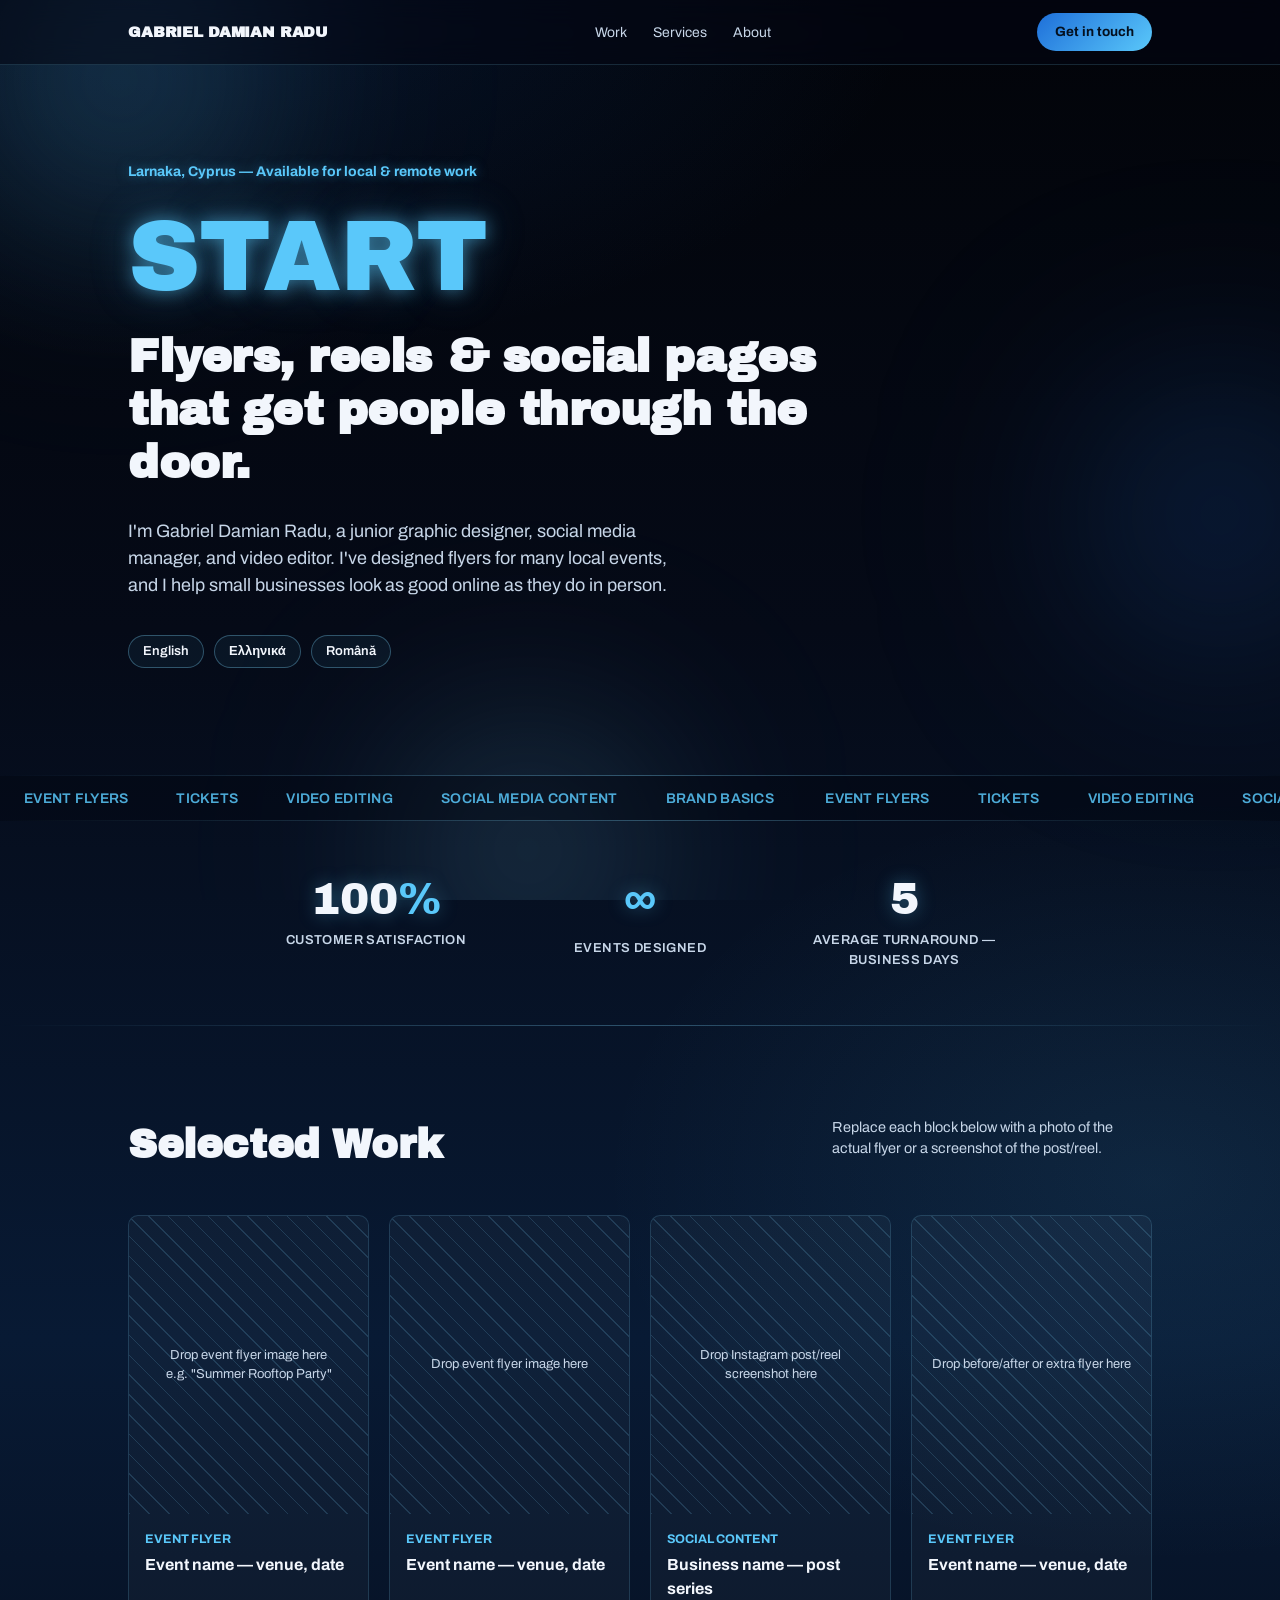
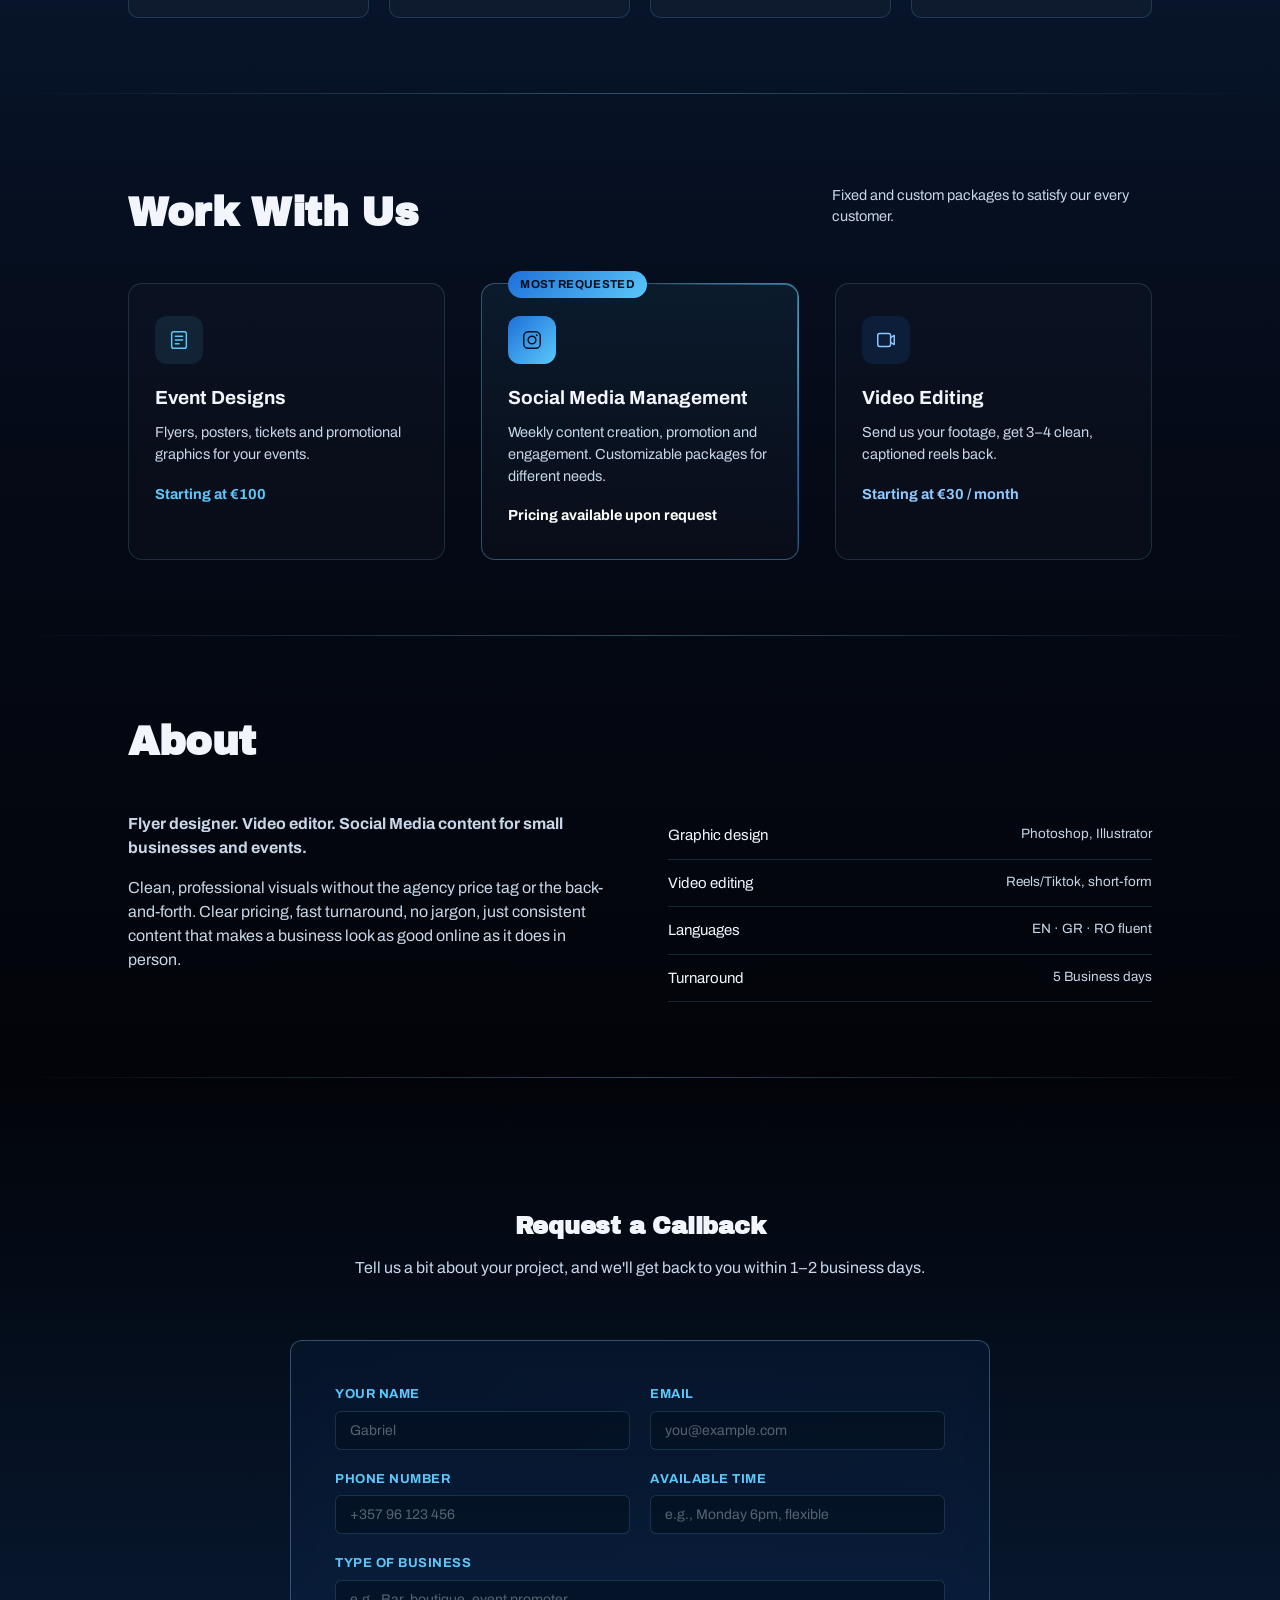
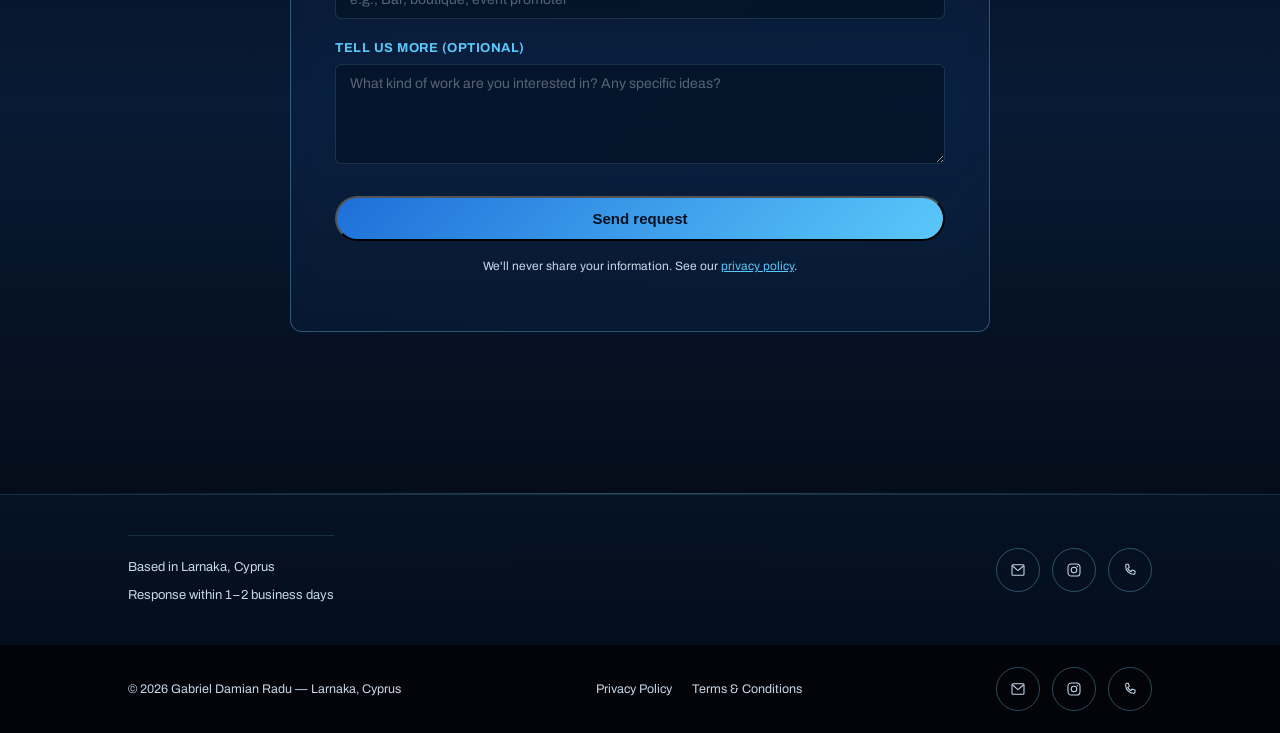
==== commit df67c333: "Add files via upload" ====
--- a/index.html
+++ b/index.html
@@ -12,7 +12,14 @@
 <meta property="og:description" content="Flyers, reels, and social content that get people through the door.">
 <meta property="og:type" content="website">
 <meta property="og:image" content="preview.jpg">
+<meta property="og:image:width" content="512">
+<meta property="og:image:height" content="512">
+<meta name="twitter:card" content="summary">
+<meta name="twitter:title" content="Gabriel Damian Radu — Design & Content">
+<meta name="twitter:description" content="Flyers, reels, and social content that get people through the door.">
+<meta name="twitter:image" content="preview.jpg">
 <link rel="icon" type="image/png" href="favicon.png">
+<link rel="apple-touch-icon" href="apple-touch-icon.png">
 <link rel="preconnect" href="https://fonts.googleapis.com">
 <link rel="preconnect" href="https://fonts.gstatic.com" crossorigin>
 <link href="https://fonts.googleapis.com/css2?family=Archivo+Black&family=Archivo:wght@400;500;600;700&display=swap" rel="stylesheet">
@@ -77,10 +84,6 @@
       <span class="lang-pill">Ελληνικά</span>
       <span class="lang-pill">Română</span>
     </div>
-    <div class="hero-actions">
-      <a class="btn-primary" href="#work">See the work</a>
-      <a class="btn-secondary" href="#contact">Book a free sample</a>
-    </div>
   </div>
 </header>
 
@@ -171,9 +174,6 @@
         <p>Send us your footage, get 3–4 clean, captioned reels back.</p>
         <div class="price">Starting at €30 / month</div>
       </div>
-    </div>
-    <div class="services-cta">
-      <a class="btn-primary" href="#contact">Get in touch</a>
     </div>
   </div>
 </section>
@@ -198,33 +198,73 @@
   </div>
 </section>
 
-<footer class="contact" id="contact">
-  <div class="wrap">
-    <h2 class="display">Interested in a sample customized for your business?</h2>
-    <p class="contact-lead">Reach out directly, waste no time.</p>
-    <div class="contact-row">
-      <a class="icon-btn" href="mailto:damian@malaka.cy" aria-label="Email">
-        <span class="icon-btn-circle">
-          <svg viewBox="0 0 24 24" fill="none" xmlns="http://www.w3.org/2000/svg"><path d="M3 5.5C3 4.67157 3.67157 4 4.5 4H19.5C20.3284 4 21 4.67157 21 5.5V18.5C21 19.3284 20.3284 20 19.5 20H4.5C3.67157 20 3 19.3284 3 18.5V5.5Z" stroke="currentColor" stroke-width="1.6"/><path d="M4 6L12 13L20 6" stroke="currentColor" stroke-width="1.6" stroke-linecap="round" stroke-linejoin="round"/></svg>
-        </span>
-        <span class="icon-btn-label">Email</span>
-      </a>
-      <a class="icon-btn" href="https://instagram.com/damian_radu1" target="_blank" rel="noopener" aria-label="Instagram">
-        <span class="icon-btn-circle">
-          <svg viewBox="0 0 24 24" fill="none" xmlns="http://www.w3.org/2000/svg"><rect x="3" y="3" width="18" height="18" rx="5" stroke="currentColor" stroke-width="1.6"/><circle cx="12" cy="12" r="4.2" stroke="currentColor" stroke-width="1.6"/><circle cx="17.2" cy="6.8" r="1.1" fill="currentColor"/></svg>
-        </span>
-        <span class="icon-btn-label">Instagram</span>
-      </a>
-      <a class="icon-btn" href="tel:+35796097133" aria-label="Phone">
-        <span class="icon-btn-circle">
-          <svg viewBox="0 0 24 24" fill="none" xmlns="http://www.w3.org/2000/svg"><path d="M6.5 3.5H9.5L11 8L8.5 9.5C9.4 11.6 11.4 13.6 13.5 14.5L15 12L19.5 13.5V16.5C19.5 17.6 18.6 18.5 17.5 18.5C10.9 18.5 5.5 13.1 5.5 6.5C5.5 5.4 6.4 3.5 6.5 3.5Z" stroke="currentColor" stroke-width="1.6" stroke-linejoin="round"/></svg>
-        </span>
-        <span class="icon-btn-label">Call</span>
-      </a>
-    </div>
+<section id="contact">
+  <div class="wrap">
+    <div class="form-head">
+      <h2 class="display">Request a Callback</h2>
+      <p class="form-intro">Tell us a bit about your project, and we'll get back to you within 1–2 business days.</p>
+    </div>
+    <form class="callback-form" id="callbackForm" action="https://formspree.io/f/REPLACE_WITH_YOUR_FORMSPREE_ID" method="POST" novalidate>
+      <div class="form-row">
+        <div class="form-group">
+          <label for="name">Your name</label>
+          <input type="text" id="name" name="name" required placeholder="Gabriel" data-error="Please enter your name">
+          <div class="form-error"></div>
+        </div>
+        <div class="form-group">
+          <label for="email">Email</label>
+          <input type="email" id="email" name="email" required placeholder="you@example.com" data-error="Please enter a valid email">
+          <div class="form-error"></div>
+        </div>
+      </div>
+      <div class="form-row">
+        <div class="form-group">
+          <label for="phone">Phone number</label>
+          <input type="tel" id="phone" name="phone" placeholder="+357 96 123 456">
+          <div class="form-error"></div>
+        </div>
+        <div class="form-group">
+          <label for="available">Available time</label>
+          <input type="text" id="available" name="available" placeholder="e.g., Monday 6pm, flexible">
+          <div class="form-error"></div>
+        </div>
+      </div>
+      <div class="form-row full">
+        <div class="form-group">
+          <label for="business">Type of business</label>
+          <input type="text" id="business" name="business" required placeholder="e.g., Bar, boutique, event promoter" data-error="Please tell us what type of business">
+          <div class="form-error"></div>
+        </div>
+      </div>
+      <div class="form-row full">
+        <div class="form-group">
+          <label for="message">Tell us more (optional)</label>
+          <textarea id="message" name="message" class="form-textarea" placeholder="What kind of work are you interested in? Any specific ideas?"></textarea>
+          <div class="form-error"></div>
+        </div>
+      </div>
+      <button type="submit" class="btn-primary form-submit">Send request</button>
+      <p class="form-note">We'll never share your information. See our <a href="privacy.html">privacy policy</a>.</p>
+    </form>
+  </div>
+</section>
+
+<footer class="contact-footer">
+  <div class="wrap">
     <div class="contact-foot">
       <span>Based in Larnaka, Cyprus</span>
-      <span>Response within 1-2 business days</span>
+      <span>Response within 1–2 business days</span>
+    </div>
+    <div class="site-footer-icons">
+      <a class="footer-icon" href="mailto:damian@malaka.cy" aria-label="Email">
+        <svg viewBox="0 0 24 24" fill="none" xmlns="http://www.w3.org/2000/svg"><path d="M3 5.5C3 4.67157 3.67157 4 4.5 4H19.5C20.3284 4 21 4.67157 21 5.5V18.5C21 19.3284 20.3284 20 19.5 20H4.5C3.67157 20 3 19.3284 3 18.5V5.5Z" stroke="currentColor" stroke-width="1.6"/><path d="M4 6L12 13L20 6" stroke="currentColor" stroke-width="1.6" stroke-linecap="round" stroke-linejoin="round"/></svg>
+      </a>
+      <a class="footer-icon" href="https://instagram.com/damian_radu1" target="_blank" rel="noopener" aria-label="Instagram">
+        <svg viewBox="0 0 24 24" fill="none" xmlns="http://www.w3.org/2000/svg"><rect x="3" y="3" width="18" height="18" rx="5" stroke="currentColor" stroke-width="1.6"/><circle cx="12" cy="12" r="4.2" stroke="currentColor" stroke-width="1.6"/><circle cx="17.2" cy="6.8" r="1.1" fill="currentColor"/></svg>
+      </a>
+      <a class="footer-icon" href="tel:+35796097133" aria-label="Phone">
+        <svg viewBox="0 0 24 24" fill="none" xmlns="http://www.w3.org/2000/svg"><path d="M6.5 3.5H9.5L11 8L8.5 9.5C9.4 11.6 11.4 13.6 13.5 14.5L15 12L19.5 13.5V16.5C19.5 17.6 18.6 18.5 17.5 18.5C10.9 18.5 5.5 13.1 5.5 6.5C5.5 5.4 6.4 3.5 6.5 3.5Z" stroke="currentColor" stroke-width="1.6" stroke-linejoin="round"/></svg>
+      </a>
     </div>
   </div>
 </footer>
--- a/style.css
+++ b/style.css
@@ -60,6 +60,8 @@
   .nav-links a{ text-decoration:none; color:var(--paper-dim); transition:color .25s ease; }
   .nav-links a:hover{ color:var(--sky); }
   .nav-cta{
+    position:relative;
+    overflow:hidden;
     background:linear-gradient(135deg, var(--blue-mid), var(--sky));
     color:#04101F;
     padding:9px 18px; border-radius:999px;
@@ -777,4 +779,225 @@
   }
   @media (max-width:640px){
     .back-to-top{ right:16px; bottom:16px; width:44px; height:44px; }
+  }
+
+  /* ---------- BUTTON SHIMMER SWEEP ---------- */
+  .btn-primary::after, .nav-cta::after{
+    content:"";
+    position:absolute;
+    top:0; left:-120%;
+    width:60%; height:100%;
+    background:linear-gradient(120deg, transparent, rgba(255,255,255,0.55), transparent);
+    transform:skewX(-20deg);
+    transition:left .6s ease;
+    pointer-events:none;
+  }
+  .btn-primary:hover::after, .nav-cta:hover::after{
+    left:130%;
+  }
+
+  /* ---------- NAV LINK UNDERLINE SWEEP ---------- */
+  .nav-links a{
+    position:relative;
+  }
+  .nav-links a::after{
+    content:"";
+    position:absolute;
+    left:0; bottom:-4px;
+    width:0; height:1.5px;
+    background:var(--sky);
+    transition:width .3s ease;
+  }
+  .nav-links a:hover::after{
+    width:100%;
+  }
+
+  /* ---------- FEATURED BADGE PULSE ---------- */
+  .service-badge{
+    animation:badgePulse 2.6s ease-in-out infinite;
+  }
+  @keyframes badgePulse{
+    0%, 100%{ box-shadow:0 0 0 rgba(90,200,250,0); }
+    50%{ box-shadow:0 0 16px rgba(90,200,250,0.6); }
+  }
+
+  /* ---------- 3D CARD TILT (desktop pointer only) ---------- */
+  @media (hover:hover) and (pointer:fine){
+    .work-card, .service{
+      transform-style:preserve-3d;
+      perspective:600px;
+    }
+  }
+
+  /* ---------- CYCLE-LINE AMBIENT GLOW PULSE ---------- */
+  .cycle-word{
+    animation:wordGlowPulse 3.2s ease-in-out infinite;
+  }
+  @keyframes wordGlowPulse{
+    0%, 100%{ filter:brightness(1); }
+    50%{ filter:brightness(1.18); }
+  }
+
+  @media (prefers-reduced-motion: reduce){
+    .btn-primary::after, .nav-cta::after{ display:none; }
+    .service-badge{ animation:none; }
+    .cycle-word{ animation:none; }
+  }
+
+  /* ---------- CALLBACK FORM SECTION ---------- */
+  #contact{
+    padding:110px 0;
+  }
+  .form-head{
+    margin-bottom:60px;
+    text-align:center;
+  }
+  .form-head h2{
+    margin-bottom:12px;
+  }
+  .form-intro{
+    font-size:16px;
+    color:var(--paper-dim);
+    max-width:580px;
+    margin:0 auto;
+  }
+
+  .callback-form{
+    max-width:700px;
+    margin:0 auto 52px;
+    background:linear-gradient(135deg, rgba(15,59,124,0.15), rgba(30,111,217,0.08));
+    border:1px solid var(--line-strong);
+    border-radius:12px;
+    padding:44px;
+    backdrop-filter:blur(10px);
+  }
+
+  .form-row{
+    display:grid;
+    grid-template-columns:1fr 1fr;
+    gap:20px;
+    margin-bottom:20px;
+  }
+  .form-row.full{
+    grid-template-columns:1fr;
+  }
+
+  .form-group{
+    display:flex;
+    flex-direction:column;
+  }
+  .form-group label{
+    font-size:13px;
+    font-weight:700;
+    color:var(--sky);
+    margin-bottom:6px;
+    text-transform:uppercase;
+    letter-spacing:0.5px;
+  }
+  .form-group input,
+  .form-group textarea{
+    background:rgba(4,16,31,0.6);
+    border:1px solid var(--line);
+    border-radius:6px;
+    padding:11px 14px;
+    font-family:'Archivo', sans-serif;
+    font-size:14px;
+    color:var(--paper);
+    transition:border-color .2s ease, box-shadow .2s ease;
+  }
+  .form-group input::placeholder,
+  .form-group textarea::placeholder{
+    color:rgba(242,246,252,0.35);
+  }
+  .form-group input:focus,
+  .form-group textarea:focus{
+    outline:none;
+    border-color:var(--sky);
+    box-shadow:0 0 12px rgba(90,200,250,0.25);
+  }
+  .form-group input:invalid:not(:placeholder-shown),
+  .form-group textarea:invalid:not(:placeholder-shown){
+    border-color:#FF6B6B;
+    box-shadow:0 0 12px rgba(255,107,107,0.25);
+  }
+  .form-group.error input,
+  .form-group.error textarea{
+    border-color:#FF6B6B;
+    box-shadow:0 0 12px rgba(255,107,107,0.25);
+  }
+  .form-error{
+    display:none;
+    font-size:12px;
+    color:#FF8B8B;
+    margin-top:6px;
+    padding:6px 10px;
+    background:rgba(255,107,107,0.1);
+    border-left:2px solid #FF6B6B;
+    border-radius:3px;
+    animation:slideIn .2s ease;
+  }
+  .form-group.error .form-error{
+    display:block;
+  }
+  @keyframes slideIn{
+    from{ opacity:0; transform:translateY(-4px); }
+    to{ opacity:1; transform:translateY(0); }
+  }
+  .form-textarea{ resize:vertical; min-height:100px; }
+
+  .form-submit{
+    width:100%;
+    margin-top:12px;
+    padding:12px 24px;
+  }
+
+  .form-note{
+    font-size:12px;
+    color:var(--paper-dim);
+    text-align:center;
+    margin-top:16px;
+  }
+  .form-note a{
+    color:var(--sky);
+  }
+
+  .contact-footer{
+    background:linear-gradient(180deg, rgba(8,26,52,0.5), rgba(4,16,31,0.8));
+    border-top:1px solid var(--line);
+    padding:40px 0;
+  }
+  .contact-footer .wrap{
+    display:flex;
+    justify-content:space-between;
+    align-items:center;
+    gap:32px;
+  }
+  .contact-foot{
+    display:flex;
+    flex-direction:column;
+    gap:8px;
+    font-size:13px;
+    color:var(--paper-dim);
+  }
+  .site-footer-icons{
+    display:flex;
+    gap:12px;
+  }
+
+  @media (max-width:640px){
+    #contact{ padding:70px 0; }
+    .callback-form{ padding:32px 24px; }
+    .form-row{ grid-template-columns:1fr; gap:16px; }
+    .form-row.full{ grid-template-columns:1fr; }
+    .contact-footer .wrap{
+      flex-direction:column;
+      align-items:flex-start;
+    }
+  }
+
+  @media (max-width:480px){
+    .callback-form{ padding:24px 18px; }
+    .form-group label{ font-size:12px; }
+    .form-group input,
+    .form-group textarea{ padding:9px 12px; font-size:13px; }
   }
